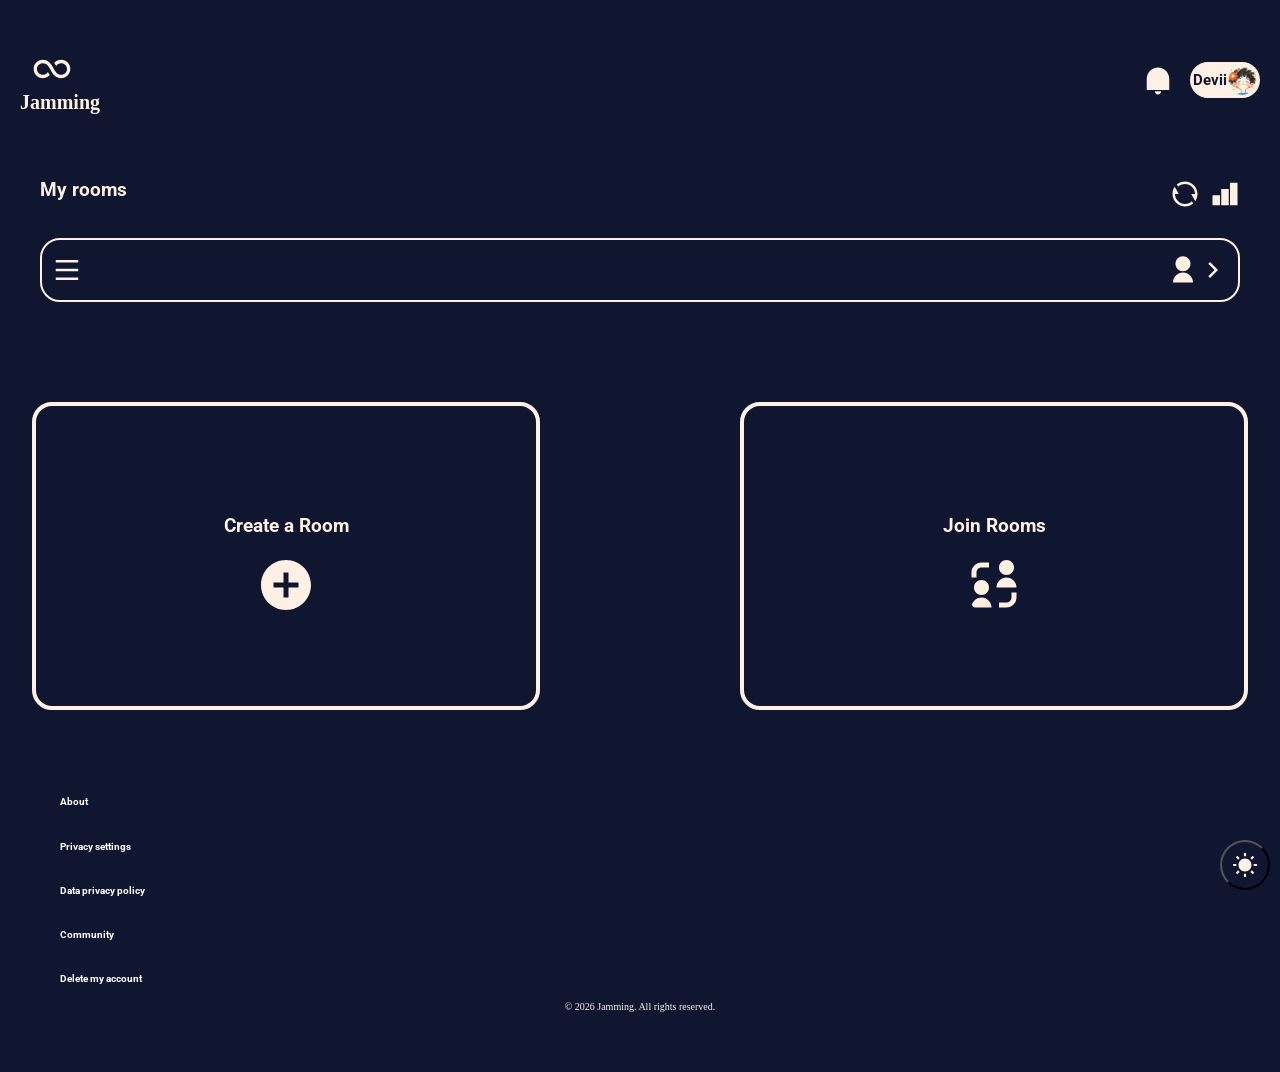
==== index.html @ 5bb431fb "Rename jamming.html to index.html" ====
<!doctype html>
<html lang="en">
  <head>
    <meta charset="UTF-8" />
    <meta name="viewport" content="width=device-width, initial-scale=1.0" />
    <link href="https://fonts.googleapis.com/css2?family=Cause:wght@100..900&family=Indie+Flower&family=Miniver&family=Poppins:ital,wght@0,100;0,200;0,300;0,400;0,500;0,600;0,700;0,800;0,900;1,100;1,200;1,300;1,400;1,500;1,600;1,700;1,800;1,900&family=Roboto:ital,wght@0,100..900;1,100..900&family=Ubuntu:ital,wght@0,300;0,400;0,500;0,700;1,300;1,400;1,500;1,700&display=swap" rel="stylesheet"/>

    <link rel="stylesheet" href="style.css" />
    
    <title>Jamming</title>
  </head>
  <body class="darkmode">
    <header>
      <button id="theme-switch">
        <svg xmlns="http://www.w3.org/2000/svg" viewBox="0 0 24 24" fill="currentColor"><path d="M11.3807 2.01886C9.91573 3.38768 9 5.3369 9 7.49999C9 11.6421 12.3579 15 16.5 15C18.6631 15 20.6123 14.0843 21.9811 12.6193C21.6613 17.8537 17.3149 22 12 22C6.47715 22 2 17.5228 2 12C2 6.68514 6.14629 2.33869 11.3807 2.01886Z"></path></svg>
        <svg xmlns="http://www.w3.org/2000/svg" viewBox="0 0 24 24" fill="currentColor"><path d="M12 18C8.68629 18 6 15.3137 6 12C6 8.68629 8.68629 6 12 6C15.3137 6 18 8.68629 18 12C18 15.3137 15.3137 18 12 18ZM11 1H13V4H11V1ZM11 20H13V23H11V20ZM3.51472 4.92893L4.92893 3.51472L7.05025 5.63604L5.63604 7.05025L3.51472 4.92893ZM16.9497 18.364L18.364 16.9497L20.4853 19.0711L19.0711 20.4853L16.9497 18.364ZM19.0711 3.51472L20.4853 4.92893L18.364 7.05025L16.9497 5.63604L19.0711 3.51472ZM5.63604 16.9497L7.05025 18.364L4.92893 20.4853L3.51472 19.0711L5.63604 16.9497ZM23 11V13H20V11H23ZM4 11V13H1V11H4Z"></path></svg>
      </button>
    </header>
    <nav>
      <div class="navbar">
        <div class="jamming">
        <h4>
          <svg
            xmlns="http://www.w3.org/2000/svg"
            viewBox="0 0 24 24"
            fill="currentColor"
          >
            <path
              d="M3 12C3 10.067 4.567 8.5 6.5 8.5C7.7035 8.5 8.51959 8.9338 9.19914 9.61336C9.9255 10.3397 10.4851 11.3322 11.1258 12.4856L11.1595 12.5462C11.7605 13.6283 12.4431 14.8573 13.3866 15.8009C14.3946 16.8088 15.7035 17.5 17.5 17.5C20.5376 17.5 23 15.0376 23 12C23 8.96243 20.5376 6.5 17.5 6.5C15.8394 6.5 14.3508 7.2359 13.3423 8.39937C13.7887 9.05406 14.1574 9.70577 14.464 10.2574C15.0681 9.20718 16.2014 8.5 17.5 8.5C19.433 8.5 21 10.067 21 12C21 13.933 19.433 15.5 17.5 15.5C16.2965 15.5 15.4804 15.0662 14.8009 14.3866C14.0745 13.6603 13.5149 12.6678 12.8742 11.5144L12.8405 11.4538C12.2395 10.3717 11.5569 9.14265 10.6134 8.19914C9.60541 7.1912 8.2965 6.5 6.5 6.5C3.46243 6.5 1 8.96243 1 12C1 15.0376 3.46243 17.5 6.5 17.5C8.16056 17.5 9.64923 16.7641 10.6577 15.6006C10.2113 14.9459 9.84262 14.2942 9.53605 13.7426C8.93194 14.7928 7.79856 15.5 6.5 15.5C4.567 15.5 3 13.933 3 12Z"
            ></path></svg
          >Jamming
        </h4>
        </div>
        <div class="top">
        <div class="notification">
          <svg xmlns="http://www.w3.org/2000/svg" viewBox="0 0 24 24" fill="currentColor"><path d="M12 2C16.9706 2 21 6.04348 21 11.0314V20H3V11.0314C3 6.04348 7.02944 2 12 2ZM9.5 21H14.5C14.5 22.3807 13.3807 23.5 12 23.5C10.6193 23.5 9.5 22.3807 9.5 21Z"></path></svg>
        </div>
        
        <div class="logo">
          <h4>Devii </h4>
          <img src="img/profile.jpg" alt="Profile" />
          </div>
        </div>
        </div>

<div class="my-rooms">
  <h3>My rooms</h3>
  <h3><svg xmlns="http://www.w3.org/2000/svg" viewBox="0 0 24 24" fill="currentColor"><path d="M5.46257 4.43262C7.21556 2.91688 9.5007 2 12 2C17.5228 2 22 6.47715 22 12C22 14.1361 21.3302 16.1158 20.1892 17.7406L17 12H20C20 7.58172 16.4183 4 12 4C9.84982 4 7.89777 4.84827 6.46023 6.22842L5.46257 4.43262ZM18.5374 19.5674C16.7844 21.0831 14.4993 22 12 22C6.47715 22 2 17.5228 2 12C2 9.86386 2.66979 7.88416 3.8108 6.25944L7 12H4C4 16.4183 7.58172 20 12 20C14.1502 20 16.1022 19.1517 17.5398 17.7716L18.5374 19.5674Z">
          <div class="signal"><svg
            xmlns="http://www.w3.org/2000/svg"
            viewBox="0 0 24 24"
            fill="currentColor"
          >
            <path d="M2 13H8V21H2V13ZM16 3H22V21H16V3ZM9 8H15V21H9V8Z"></path>
          </svg>
        </path></svg></h3></div>
</div>
      <nav-1>
        <div class="menu">
          <h4>
            <svg
              xmlns="http://www.w3.org/2000/svg"
              viewBox="0 0 24 24"
              fill="currentColor"
            >
              <path d="M3 4H21V6H3V4ZM3 11H21V13H3V11ZM3 18H21V20H3V18Z"></path>
            </svg>
          </h4>
        </div>

        <div class="user">
          <h4>
            <svg
              xmlns="http://www.w3.org/2000/svg"
              viewBox="0 0 24 24"
              fill="currentColor"
            >
              <path
                d="M4 22C4 17.5817 7.58172 14 12 14C16.4183 14 20 17.5817 20 22H4ZM12 13C8.685 13 6 10.315 6 7C6 3.685 8.685 1 12 1C15.315 1 18 3.685 18 7C18 10.315 15.315 13 12 13Z"
              ></path>
            </svg>
          </h4>
        

        <div class="go">
          <h4>
            <svg
              xmlns="http://www.w3.org/2000/svg"
              viewBox="0 0 24 24"
              fill="currentColor"
            >
              <path
                d="M13.1717 12.0007L8.22192 7.05093L9.63614 5.63672L16.0001 12.0007L9.63614 18.3646L8.22192 16.9504L13.1717 12.0007Z"
              ></path>
            </svg>
          </h4>
          </div>
        </div>
      </nav-1>
      <nav-2>
        <div class="box-1">
          <h3>Create a Room</h3>
          <svg
            xmlns="http://www.w3.org/2000/svg"
            viewBox="0 0 24 24"
            fill="currentColor"
          >
            <path
              d="M12 22C6.47715 22 2 17.5228 2 12C2 6.47715 6.47715 2 12 2C17.5228 2 22 6.47715 22 12C22 17.5228 17.5228 22 12 22ZM11 11H7V13H11V17H13V13H17V11H13V7H11V11Z"
            ></path>
          </svg>
        </div>
        <div class="box-2">
          <h3>Join Rooms</h3>
          <svg
            xmlns="http://www.w3.org/2000/svg"
            viewBox="0 0 24 24"
            fill="currentColor"
          >
            <path
              d="M20 5C20 6.65685 18.6569 8 17 8C15.3431 8 14 6.65685 14 5C14 3.34315 15.3431 2 17 2C18.6569 2 20 3.34315 20 5ZM7 3C4.79086 3 3 4.79086 3 7V9H5V7C5 5.89543 5.89543 5 7 5H10V3H7ZM17 21C19.2091 21 21 19.2091 21 17V15H19V17C19 18.1046 18.1046 19 17 19H14V21H17ZM7 16C8.65685 16 10 14.6569 10 13C10 11.3431 8.65685 10 7 10C5.34315 10 4 11.3431 4 13C4 14.6569 5.34315 16 7 16ZM17 9C14.7909 9 13 10.7909 13 13H21C21 10.7909 19.2091 9 17 9ZM3 21C3 18.7909 4.79086 17 7 17C9.20914 17 11 18.7909 11 21H3Z"
            ></path>
          </svg>
        </div>
      </nav-2>
    </nav>
    <footer>
      <div class="About">
        <h5>About</h5>
        <h5>Privacy settings</h5>
        <h5>Data privacy policy</h5>
        <h5>Community</h5>
        <h5>Delete my account</h5>
        </div>
        <div class="copyright">
      © 2026 Jamming. All rights reserved.
      </div>
      
    </footer>
    <script src="js/darkmode.js"></script>
  </body>
</html>
---- style.css ----
:root {
  --white: #fff0e5;
  --blue: #10162f;
  --yellow: #ffd300;
  --footer: #030303;
}

.darkmode{
  --white:#10162f;
  --blue:#fff0e5;
  --yellow:#10162f;
  --footer: #fff
}

#theme-switch{
  height: 50px;
  width: 50px;
  padding: 10px;
  
  border-radius: 50%;
  background-color: var(--white);
  display: flex;
  align-items: center;
  position: fixed;
  bottom: 10px;
  right: 10px;
  
}

#theme-switch svg{
  fill:var(--blue)
}

#theme-switch svg:last-child{
  display: none;
}

.darkmode #theme-switch svg:first-child{
  display: none;
}

.darkmode #theme-switch svg:last-child{
  display: block;
}

body {
  margin: 0;
  padding: 0;
  background-color: var(--white);
}

nav {
  margin: 10px;
  padding: 10px;
  color: var(--blue);
}

.navbar {
  justify-content: space-between;
  display: flex;
  flex-direction: row;
  align-items: center;
}

.navbar svg {
  width: 60px;
  height: 40px;
  display: flex;
  top: 10px;
  align-items: center;
  padding: 2px;
}

.jamming{
  font-size: 20px;
  font-family: "Causeway", cursive;
  
}

.top{
  display: flex;
  flex-direction: row;
  align-items: center;
}

.notification svg {
  height: 30px;
}

.logo {
  height: 30px;
  font-family: "Roboto", sans-serif;
  font-size: 15px;
  background-color: var(--blue);
  color: var(--yellow);
  border-radius: 40px;
  display: flex;
  align-items: center;
  padding: 3px;
}

.logo h4 {
  background-color: var(--blue);
}

.navbar img {
  width: 30px;
  height: 30px;
  border-radius: 50%;
  gap: 30px;
}

nav-1 {
  border: 2px solid var(--blue);
  border-radius: 20px;
  display: flex;
  flex-direction: row;
  justify-content: center;
  justify-content: space-between;
  align-items: center;
  height: 40px;
  margin: 20px;
  margin-bottom: 100px;
  padding: 10px;
}

nav-2 svg {
  width: 60px;
  height: 60px;
  border-radius: 50%;
  flex-direction: column;
}

.my-rooms {
  display: flex;
  flex-direction: row;
  position: relative;
  justify-content: center;
  justify-content: space-between;
  margin: 20px;
  font-family: "Roboto", sans-serif;
  font-weight: 800px;
}

.my-rooms h3 {
  display: flex;
  gap: 10px;
  color: var(--blue);
  height: 20px;
}

.my-rooms svg {
  height: 30px;
}

.menu h4,
.user h4,
.go h4 {
  height: 30px;
  width: 30px;
  color: var(--blue);
}

.user {
  display: flex;
}

nav-2 {
  display: flex;
  flex-direction: row;
  align-items: center;
  justify-content: center;
  gap: 200px;
}

.box-1 {
  border: solid 4px var(--blue);
  border-radius: 20px;
  display: flex;
  flex-direction: column;
  align-items: center;
  justify-content: center;
  height: 300px;
  width: 500px;
  font-family: "roboto", sans-serif;
  color: var(--blue);
}

.box-2 {
  border: solid 4px var(--blue);
  border-radius: 20px;
  display: flex;
  flex-direction: column;
  align-items: center;
  justify-content: center;
  height: 300px;
  width: 500px;
  font-family: "roboto", sans-serif;
}

footer {
  color: var(--footer);
  margin: 60px;
  display: flex;
  flex-direction: column;
  justify-content: flex-start;
}

.About {
  font-family: "roboto";
  font-size: 12px;
  display: flex;
  flex-direction: column;
}

.copyright {
  display: flex;
  justify-content: center;
  align-items: center;
  font-size: 10px;
  color: var(--blue);
}



@media (max-width: 900px) and (min-width: 500px) {
  nav-2 {
    gap: 50px;
  }
}

@media (max-width: 450px) and (min-width: 300px) {
  .navbar svg {
    display: none;
  }

  .navbar {
    display: flex;
    flex-direction: row;
    align-items: center;
    justify-content: space-between;
  }
  .logo h4 {
    display: none;
  }

  nav-1 {
    width: 300px;
    height: 30px;
  }

  .go {
    display: none;
  }

  nav-2 {
    gap: 50px;
    display: flex;
    flex-direction: column;
  }

  .box-1 {
    width: 300px;
  }

  .box-2 {
    width: 300px;
  }
}
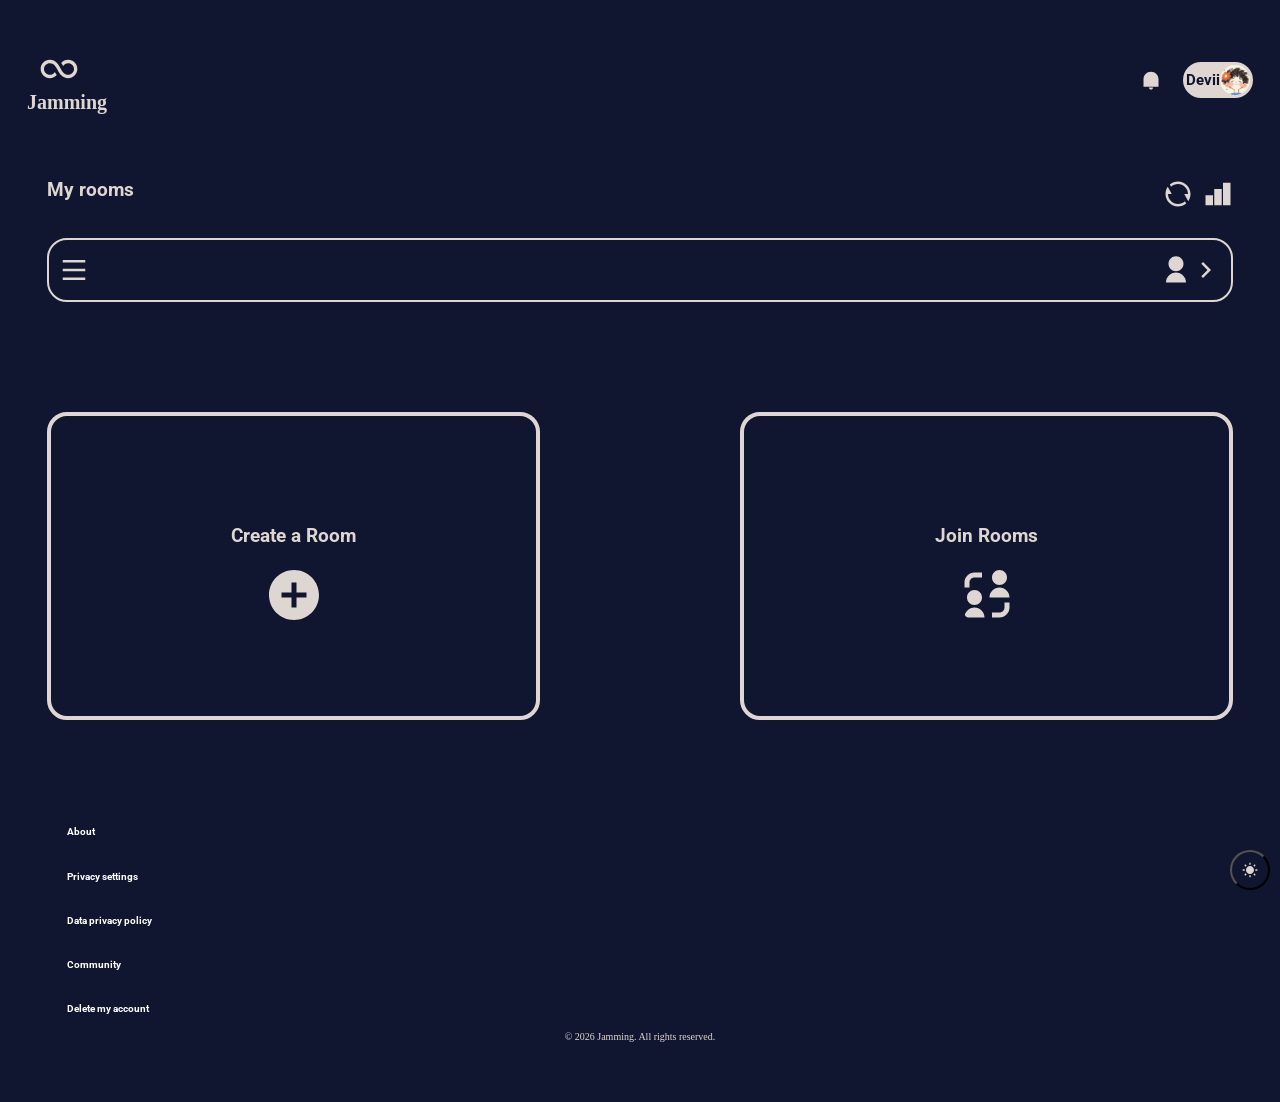
==== commit 41fdaf38: "Rename jamming.html to index.html" ====
--- a/index.html
+++ b/index.html
@@ -1,68 +1,84 @@
 <!doctype html>
 <html lang="en">
-  <head>
-    <meta charset="UTF-8" />
-    <meta name="viewport" content="width=device-width, initial-scale=1.0" />
-    <link href="https://fonts.googleapis.com/css2?family=Cause:wght@100..900&family=Indie+Flower&family=Miniver&family=Poppins:ital,wght@0,100;0,200;0,300;0,400;0,500;0,600;0,700;0,800;0,900;1,100;1,200;1,300;1,400;1,500;1,600;1,700;1,800;1,900&family=Roboto:ital,wght@0,100..900;1,100..900&family=Ubuntu:ital,wght@0,300;0,400;0,500;0,700;1,300;1,400;1,500;1,700&display=swap" rel="stylesheet"/>
-
-    <link rel="stylesheet" href="style.css" />
-    
-    <title>Jamming</title>
-  </head>
-  <body class="darkmode">
-    <header>
-      <button id="theme-switch">
-        <svg xmlns="http://www.w3.org/2000/svg" viewBox="0 0 24 24" fill="currentColor"><path d="M11.3807 2.01886C9.91573 3.38768 9 5.3369 9 7.49999C9 11.6421 12.3579 15 16.5 15C18.6631 15 20.6123 14.0843 21.9811 12.6193C21.6613 17.8537 17.3149 22 12 22C6.47715 22 2 17.5228 2 12C2 6.68514 6.14629 2.33869 11.3807 2.01886Z"></path></svg>
-        <svg xmlns="http://www.w3.org/2000/svg" viewBox="0 0 24 24" fill="currentColor"><path d="M12 18C8.68629 18 6 15.3137 6 12C6 8.68629 8.68629 6 12 6C15.3137 6 18 8.68629 18 12C18 15.3137 15.3137 18 12 18ZM11 1H13V4H11V1ZM11 20H13V23H11V20ZM3.51472 4.92893L4.92893 3.51472L7.05025 5.63604L5.63604 7.05025L3.51472 4.92893ZM16.9497 18.364L18.364 16.9497L20.4853 19.0711L19.0711 20.4853L16.9497 18.364ZM19.0711 3.51472L20.4853 4.92893L18.364 7.05025L16.9497 5.63604L19.0711 3.51472ZM5.63604 16.9497L7.05025 18.364L4.92893 20.4853L3.51472 19.0711L5.63604 16.9497ZM23 11V13H20V11H23ZM4 11V13H1V11H4Z"></path></svg>
-      </button>
-    </header>
-    <nav>
+
+<head>
+  <meta charset="UTF-8" />
+  <meta name="viewport" content="width=device-width, initial-scale=1.0" />
+  <link
+    href="https://fonts.googleapis.com/css2?family=Cause:wght@100..900&family=Indie+Flower&family=Miniver&family=Poppins:ital,wght@0,100;0,200;0,300;0,400;0,500;0,600;0,700;0,800;0,900;1,100;1,200;1,300;1,400;1,500;1,600;1,700;1,800;1,900&family=Roboto:ital,wght@0,100..900;1,100..900&family=Ubuntu:ital,wght@0,300;0,400;0,500;0,700;1,300;1,400;1,500;1,700&display=swap"
+    rel="stylesheet" />
+
+  <link rel="preconnect" href="https://fonts.googleapis.com">
+  <link rel="preconnect" href="https://fonts.gstatic.com" crossorigin>
+  <link href="https://fonts.googleapis.com/css2?family=Rubik:ital,wght@0,300..900;1,300..900&display=swap"
+    rel="stylesheet">
+
+  <link rel="stylesheet" href="style.css" />
+
+  <title>Jamming</title>
+</head>
+
+<body class="darkmode">
+  <header>
+    <button id="theme-switch">
+
+      <svg xmlns="http://www.w3.org/2000/svg" viewBox="0 0 24 24" fill="currentColor">
+        <path
+          d="M11.3807 2.01886C9.91573 3.38768 9 5.3369 9 7.49999C9 11.6421 12.3579 15 16.5 15C18.6631 15 20.6123 14.0843 21.9811 12.6193C21.6613 17.8537 17.3149 22 12 22C6.47715 22 2 17.5228 2 12C2 6.68514 6.14629 2.33869 11.3807 2.01886Z">
+        </path>
+      </svg>
+      <svg xmlns="http://www.w3.org/2000/svg" viewBox="0 0 24 24" fill="currentColor">
+        <path
+          d="M12 18C8.68629 18 6 15.3137 6 12C6 8.68629 8.68629 6 12 6C15.3137 6 18 8.68629 18 12C18 15.3137 15.3137 18 12 18ZM11 1H13V4H11V1ZM11 20H13V23H11V20ZM3.51472 4.92893L4.92893 3.51472L7.05025 5.63604L5.63604 7.05025L3.51472 4.92893ZM16.9497 18.364L18.364 16.9497L20.4853 19.0711L19.0711 20.4853L16.9497 18.364ZM19.0711 3.51472L20.4853 4.92893L18.364 7.05025L16.9497 5.63604L19.0711 3.51472ZM5.63604 16.9497L7.05025 18.364L4.92893 20.4853L3.51472 19.0711L5.63604 16.9497ZM23 11V13H20V11H23ZM4 11V13H1V11H4Z">
+        </path>
+      </svg>
+    </button>
+  </header>
+  <!-- ~SECTION 1 -->
+  <div id="section-1">
+
+    <nav class="main-navbar">
       <div class="navbar">
         <div class="jamming">
-        <h4>
-          <svg
-            xmlns="http://www.w3.org/2000/svg"
-            viewBox="0 0 24 24"
-            fill="currentColor"
-          >
+          <h4>
+            <svg xmlns="http://www.w3.org/2000/svg" viewBox="0 0 24 24" fill="currentColor">
+              <path
+                d="M3 12C3 10.067 4.567 8.5 6.5 8.5C7.7035 8.5 8.51959 8.9338 9.19914 9.61336C9.9255 10.3397 10.4851 11.3322 11.1258 12.4856L11.1595 12.5462C11.7605 13.6283 12.4431 14.8573 13.3866 15.8009C14.3946 16.8088 15.7035 17.5 17.5 17.5C20.5376 17.5 23 15.0376 23 12C23 8.96243 20.5376 6.5 17.5 6.5C15.8394 6.5 14.3508 7.2359 13.3423 8.39937C13.7887 9.05406 14.1574 9.70577 14.464 10.2574C15.0681 9.20718 16.2014 8.5 17.5 8.5C19.433 8.5 21 10.067 21 12C21 13.933 19.433 15.5 17.5 15.5C16.2965 15.5 15.4804 15.0662 14.8009 14.3866C14.0745 13.6603 13.5149 12.6678 12.8742 11.5144L12.8405 11.4538C12.2395 10.3717 11.5569 9.14265 10.6134 8.19914C9.60541 7.1912 8.2965 6.5 6.5 6.5C3.46243 6.5 1 8.96243 1 12C1 15.0376 3.46243 17.5 6.5 17.5C8.16056 17.5 9.64923 16.7641 10.6577 15.6006C10.2113 14.9459 9.84262 14.2942 9.53605 13.7426C8.93194 14.7928 7.79856 15.5 6.5 15.5C4.567 15.5 3 13.933 3 12Z">
+              </path>
+            </svg>Jamming
+          </h4>
+        </div>
+        <div class="top">
+          <div class="notification">
+            <svg xmlns="http://www.w3.org/2000/svg" viewBox="0 0 24 24" fill="currentColor">
+              <path
+                d="M12 2C16.9706 2 21 6.04348 21 11.0314V20H3V11.0314C3 6.04348 7.02944 2 12 2ZM9.5 21H14.5C14.5 22.3807 13.3807 23.5 12 23.5C10.6193 23.5 9.5 22.3807 9.5 21Z">
+              </path>
+            </svg>
+          </div>
+
+          <div class="logo">
+            <h4>Devii </h4>
+            <img src="img/profile.jpg" alt="Profile" />
+          </div>
+        </div>
+      </div>
+
+      <div class="my-rooms">
+        <h3>My rooms</h3>
+        <h3><svg xmlns="http://www.w3.org/2000/svg" viewBox="0 0 24 24" fill="currentColor">
             <path
-              d="M3 12C3 10.067 4.567 8.5 6.5 8.5C7.7035 8.5 8.51959 8.9338 9.19914 9.61336C9.9255 10.3397 10.4851 11.3322 11.1258 12.4856L11.1595 12.5462C11.7605 13.6283 12.4431 14.8573 13.3866 15.8009C14.3946 16.8088 15.7035 17.5 17.5 17.5C20.5376 17.5 23 15.0376 23 12C23 8.96243 20.5376 6.5 17.5 6.5C15.8394 6.5 14.3508 7.2359 13.3423 8.39937C13.7887 9.05406 14.1574 9.70577 14.464 10.2574C15.0681 9.20718 16.2014 8.5 17.5 8.5C19.433 8.5 21 10.067 21 12C21 13.933 19.433 15.5 17.5 15.5C16.2965 15.5 15.4804 15.0662 14.8009 14.3866C14.0745 13.6603 13.5149 12.6678 12.8742 11.5144L12.8405 11.4538C12.2395 10.3717 11.5569 9.14265 10.6134 8.19914C9.60541 7.1912 8.2965 6.5 6.5 6.5C3.46243 6.5 1 8.96243 1 12C1 15.0376 3.46243 17.5 6.5 17.5C8.16056 17.5 9.64923 16.7641 10.6577 15.6006C10.2113 14.9459 9.84262 14.2942 9.53605 13.7426C8.93194 14.7928 7.79856 15.5 6.5 15.5C4.567 15.5 3 13.933 3 12Z"
-            ></path></svg
-          >Jamming
-        </h4>
-        </div>
-        <div class="top">
-        <div class="notification">
-          <svg xmlns="http://www.w3.org/2000/svg" viewBox="0 0 24 24" fill="currentColor"><path d="M12 2C16.9706 2 21 6.04348 21 11.0314V20H3V11.0314C3 6.04348 7.02944 2 12 2ZM9.5 21H14.5C14.5 22.3807 13.3807 23.5 12 23.5C10.6193 23.5 9.5 22.3807 9.5 21Z"></path></svg>
-        </div>
-        
-        <div class="logo">
-          <h4>Devii </h4>
-          <img src="img/profile.jpg" alt="Profile" />
-          </div>
-        </div>
-        </div>
-
-<div class="my-rooms">
-  <h3>My rooms</h3>
-  <h3><svg xmlns="http://www.w3.org/2000/svg" viewBox="0 0 24 24" fill="currentColor"><path d="M5.46257 4.43262C7.21556 2.91688 9.5007 2 12 2C17.5228 2 22 6.47715 22 12C22 14.1361 21.3302 16.1158 20.1892 17.7406L17 12H20C20 7.58172 16.4183 4 12 4C9.84982 4 7.89777 4.84827 6.46023 6.22842L5.46257 4.43262ZM18.5374 19.5674C16.7844 21.0831 14.4993 22 12 22C6.47715 22 2 17.5228 2 12C2 9.86386 2.66979 7.88416 3.8108 6.25944L7 12H4C4 16.4183 7.58172 20 12 20C14.1502 20 16.1022 19.1517 17.5398 17.7716L18.5374 19.5674Z">
-          <div class="signal"><svg
-            xmlns="http://www.w3.org/2000/svg"
-            viewBox="0 0 24 24"
-            fill="currentColor"
-          >
-            <path d="M2 13H8V21H2V13ZM16 3H22V21H16V3ZM9 8H15V21H9V8Z"></path>
-          </svg>
-        </path></svg></h3></div>
-</div>
-      <nav-1>
+              d="M5.46257 4.43262C7.21556 2.91688 9.5007 2 12 2C17.5228 2 22 6.47715 22 12C22 14.1361 21.3302 16.1158 20.1892 17.7406L17 12H20C20 7.58172 16.4183 4 12 4C9.84982 4 7.89777 4.84827 6.46023 6.22842L5.46257 4.43262ZM18.5374 19.5674C16.7844 21.0831 14.4993 22 12 22C6.47715 22 2 17.5228 2 12C2 9.86386 2.66979 7.88416 3.8108 6.25944L7 12H4C4 16.4183 7.58172 20 12 20C14.1502 20 16.1022 19.1517 17.5398 17.7716L18.5374 19.5674Z">
+              <div class="signal"><svg xmlns="http://www.w3.org/2000/svg" viewBox="0 0 24 24" fill="currentColor">
+                  <path d="M2 13H8V21H2V13ZM16 3H22V21H16V3ZM9 8H15V21H9V8Z"></path>
+                </svg>
+            </path>
+          </svg></h3>
+      </div>
+      <nav class="menu">
         <div class="menu">
           <h4>
-            <svg
-              xmlns="http://www.w3.org/2000/svg"
-              viewBox="0 0 24 24"
-              fill="currentColor"
-            >
+            <svg xmlns="http://www.w3.org/2000/svg" viewBox="0 0 24 24" fill="currentColor">
               <path d="M3 4H21V6H3V4ZM3 11H21V13H3V11ZM3 18H21V20H3V18Z"></path>
             </svg>
           </h4>
@@ -70,60 +86,48 @@
 
         <div class="user">
           <h4>
-            <svg
-              xmlns="http://www.w3.org/2000/svg"
-              viewBox="0 0 24 24"
-              fill="currentColor"
-            >
+            <svg xmlns="http://www.w3.org/2000/svg" viewBox="0 0 24 24" fill="currentColor">
               <path
-                d="M4 22C4 17.5817 7.58172 14 12 14C16.4183 14 20 17.5817 20 22H4ZM12 13C8.685 13 6 10.315 6 7C6 3.685 8.685 1 12 1C15.315 1 18 3.685 18 7C18 10.315 15.315 13 12 13Z"
-              ></path>
+                d="M4 22C4 17.5817 7.58172 14 12 14C16.4183 14 20 17.5817 20 22H4ZM12 13C8.685 13 6 10.315 6 7C6 3.685 8.685 1 12 1C15.315 1 18 3.685 18 7C18 10.315 15.315 13 12 13Z">
+              </path>
             </svg>
           </h4>
-        
-
-        <div class="go">
-          <h4>
-            <svg
-              xmlns="http://www.w3.org/2000/svg"
-              viewBox="0 0 24 24"
-              fill="currentColor"
-            >
-              <path
-                d="M13.1717 12.0007L8.22192 7.05093L9.63614 5.63672L16.0001 12.0007L9.63614 18.3646L8.22192 16.9504L13.1717 12.0007Z"
-              ></path>
-            </svg>
-          </h4>
+
+
+          <div class="go">
+            <h4>
+              <svg xmlns="http://www.w3.org/2000/svg" viewBox="0 0 24 24" fill="currentColor">
+                <path
+                  d="M13.1717 12.0007L8.22192 7.05093L9.63614 5.63672L16.0001 12.0007L9.63614 18.3646L8.22192 16.9504L13.1717 12.0007Z">
+                </path>
+              </svg>
+            </h4>
           </div>
         </div>
-      </nav-1>
-      <nav-2>
+      </nav>
+      <nav class="box">
         <div class="box-1">
           <h3>Create a Room</h3>
-          <svg
-            xmlns="http://www.w3.org/2000/svg"
-            viewBox="0 0 24 24"
-            fill="currentColor"
-          >
+          <svg xmlns="http://www.w3.org/2000/svg" viewBox="0 0 24 24" fill="currentColor">
             <path
-              d="M12 22C6.47715 22 2 17.5228 2 12C2 6.47715 6.47715 2 12 2C17.5228 2 22 6.47715 22 12C22 17.5228 17.5228 22 12 22ZM11 11H7V13H11V17H13V13H17V11H13V7H11V11Z"
-            ></path>
+              d="M12 22C6.47715 22 2 17.5228 2 12C2 6.47715 6.47715 2 12 2C17.5228 2 22 6.47715 22 12C22 17.5228 17.5228 22 12 22ZM11 11H7V13H11V17H13V13H17V11H13V7H11V11Z">
+            </path>
           </svg>
         </div>
         <div class="box-2">
           <h3>Join Rooms</h3>
-          <svg
-            xmlns="http://www.w3.org/2000/svg"
-            viewBox="0 0 24 24"
-            fill="currentColor"
-          >
+          <svg xmlns="http://www.w3.org/2000/svg" viewBox="0 0 24 24" fill="currentColor">
             <path
-              d="M20 5C20 6.65685 18.6569 8 17 8C15.3431 8 14 6.65685 14 5C14 3.34315 15.3431 2 17 2C18.6569 2 20 3.34315 20 5ZM7 3C4.79086 3 3 4.79086 3 7V9H5V7C5 5.89543 5.89543 5 7 5H10V3H7ZM17 21C19.2091 21 21 19.2091 21 17V15H19V17C19 18.1046 18.1046 19 17 19H14V21H17ZM7 16C8.65685 16 10 14.6569 10 13C10 11.3431 8.65685 10 7 10C5.34315 10 4 11.3431 4 13C4 14.6569 5.34315 16 7 16ZM17 9C14.7909 9 13 10.7909 13 13H21C21 10.7909 19.2091 9 17 9ZM3 21C3 18.7909 4.79086 17 7 17C9.20914 17 11 18.7909 11 21H3Z"
-            ></path>
+              d="M20 5C20 6.65685 18.6569 8 17 8C15.3431 8 14 6.65685 14 5C14 3.34315 15.3431 2 17 2C18.6569 2 20 3.34315 20 5ZM7 3C4.79086 3 3 4.79086 3 7V9H5V7C5 5.89543 5.89543 5 7 5H10V3H7ZM17 21C19.2091 21 21 19.2091 21 17V15H19V17C19 18.1046 18.1046 19 17 19H14V21H17ZM7 16C8.65685 16 10 14.6569 10 13C10 11.3431 8.65685 10 7 10C5.34315 10 4 11.3431 4 13C4 14.6569 5.34315 16 7 16ZM17 9C14.7909 9 13 10.7909 13 13H21C21 10.7909 19.2091 9 17 9ZM3 21C3 18.7909 4.79086 17 7 17C9.20914 17 11 18.7909 11 21H3Z">
+            </path>
           </svg>
         </div>
-      </nav-2>
+      </nav>
     </nav>
+
+
+
+
     <footer>
       <div class="About">
         <h5>About</h5>
@@ -131,12 +135,178 @@
         <h5>Data privacy policy</h5>
         <h5>Community</h5>
         <h5>Delete my account</h5>
-        </div>
-        <div class="copyright">
-      © 2026 Jamming. All rights reserved.
-      </div>
-      
+      </div>
+      <div class="copyright">
+        © 2026 Jamming. All rights reserved.
+      </div>
+
     </footer>
     <script src="js/darkmode.js"></script>
-  </body>
+    <script src="js/main.js"></script>
+</body>
+</div>
+</div>
+
+<!-- ~SECTION 2 -->
+<div id="section-2">
+  <nav class="section-2-navbar">
+    <div class="jamming-logo">
+
+      <svg xmlns="http://www.w3.org/2000/svg" viewBox="0 0 24 24" fill="currentColor">
+        <path
+          d="M3 12C3 10.067 4.567 8.5 6.5 8.5C7.7035 8.5 8.51959 8.9338 9.19914 9.61336C9.9255 10.3397 10.4851 11.3322 11.1258 12.4856L11.1595 12.5462C11.7605 13.6283 12.4431 14.8573 13.3866 15.8009C14.3946 16.8088 15.7035 17.5 17.5 17.5C20.5376 17.5 23 15.0376 23 12C23 8.96243 20.5376 6.5 17.5 6.5C15.8394 6.5 14.3508 7.2359 13.3423 8.39937C13.7887 9.05406 14.1574 9.70577 14.464 10.2574C15.0681 9.20718 16.2014 8.5 17.5 8.5C19.433 8.5 21 10.067 21 12C21 13.933 19.433 15.5 17.5 15.5C16.2965 15.5 15.4804 15.0662 14.8009 14.3866C14.0745 13.6603 13.5149 12.6678 12.8742 11.5144L12.8405 11.4538C12.2395 10.3717 11.5569 9.14265 10.6134 8.19914C9.60541 7.1912 8.2965 6.5 6.5 6.5C3.46243 6.5 1 8.96243 1 12C1 15.0376 3.46243 17.5 6.5 17.5C8.16056 17.5 9.64923 16.7641 10.6577 15.6006C10.2113 14.9459 9.84262 14.2942 9.53605 13.7426C8.93194 14.7928 7.79856 15.5 6.5 15.5C4.567 15.5 3 13.933 3 12Z">
+        </path>
+      </svg>
+
+    </div>
+
+
+    <div class="search-box">
+      <div class="search">
+        <h1>Paste your URL ...</h1>
+
+        <div class="search-img">
+
+          <svg xmlns="http://www.w3.org/2000/svg" viewBox="0 0 24 24" fill="currentColor">
+            <path
+              d="M11.9997 10.5865L16.9495 5.63672L18.3637 7.05093L13.4139 12.0007L18.3637 16.9504L16.9495 18.3646L11.9997 13.4149L7.04996 18.3646L5.63574 16.9504L10.5855 12.0007L5.63574 7.05093L7.04996 5.63672L11.9997 10.5865Z">
+            </path>
+          </svg>
+          
+          <div class="search-img-2">
+            <svg xmlns="http://www.w3.org/2000/svg" viewBox="0 0 24 24" fill="currentColor">
+              <path
+                d="M18.031 16.6168L22.3137 20.8995L20.8995 22.3137L16.6168 18.031C15.0769 19.263 13.124 20 11 20C6.032 20 2 15.968 2 11C2 6.032 6.032 2 11 2C15.968 2 20 6.032 20 11C20 13.124 19.263 15.0769 18.031 16.6168ZM16.0247 15.8748C17.2475 14.6146 18 12.8956 18 11C18 7.1325 14.8675 4 11 4C7.1325 4 4 7.1325 4 11C4 14.8675 7.1325 18 11 18C12.8956 18 14.6146 17.2475 15.8748 16.0247L16.0247 15.8748Z">
+              </path>
+            </svg>
+          </div>
+        </div>
+      </div>
+
+      <div class="search-img-3">
+
+      <svg xmlns="http://www.w3.org/2000/svg" viewBox="0 0 24 24" fill="currentColor">
+        <path
+          d="M11.9999 17C15.6623 17 18.8649 18.5751 20.607 20.9247L18.765 21.796C17.3473 20.1157 14.8473 19 11.9999 19C9.15248 19 6.65252 20.1157 5.23479 21.796L3.39355 20.9238C5.13576 18.5747 8.33796 17 11.9999 17ZM11.9999 2C14.7613 2 16.9999 4.23858 16.9999 7V10C16.9999 12.6888 14.8776 14.8818 12.2168 14.9954L11.9999 15C9.23847 15 6.9999 12.7614 6.9999 10V7C6.9999 4.31125 9.1222 2.11818 11.783 2.00462L11.9999 2ZM11.9999 4C10.4022 4 9.09623 5.24892 9.00499 6.82373L8.9999 7V10C8.9999 11.6569 10.343 13 11.9999 13C13.5976 13 14.9036 11.7511 14.9948 10.1763L14.9999 10V7C14.9999 5.34315 13.6567 4 11.9999 4Z">
+        </path>
+      </svg>
+
+      <svg xmlns="http://www.w3.org/2000/svg" viewBox="0 0 24 24" fill="currentColor">
+        <path d="M2 13H8V21H2V13ZM16 3H22V21H16V3ZM9 8H15V21H9V8Z"></path>
+      </svg>
+      </div>
+
+    </div>
+
+    <div class="notification">
+      <svg xmlns="http://www.w3.org/2000/svg" viewBox="0 0 24 24" fill="currentColor">
+        <path
+          d="M12 2C16.9706 2 21 6.04348 21 11.0314V20H3V11.0314C3 6.04348 7.02944 2 12 2ZM9.5 21H14.5C14.5 22.3807 13.3807 23.5 12 23.5C10.6193 23.5 9.5 22.3807 9.5 21Z">
+        </path>
+      </svg>
+
+      <svg xmlns="http://www.w3.org/2000/svg" viewBox="0 0 24 24" fill="currentColor"><path d="M3 4H21V6H3V4ZM3 11H21V13H3V11ZM3 18H21V20H3V18Z"></path></svg>
+
+      
+      <div class="jamming-login">
+        <h4>Devii </h4>
+        <img src="img/profile.jpg" alt="Profile" />
+      </div>
+    </div>
+      
+  </nav>
+
+  <nav class="box-template">
+    <!-- <div class="side-navbar"> -->
+      <!-- <div class="side-navbar-info"> -->
+        <!-- <svg xmlns="http://www.w3.org/2000/svg" viewBox="0 0 24 24" fill="currentColor">
+          <path
+            d="M12 22C6.47715 22 2 17.5228 2 12C2 6.47715 6.47715 2 12 2C17.5228 2 22 6.47715 22 12C22 17.5228 17.5228 22 12 22ZM12 20C16.4183 20 20 16.4183 20 12C20 7.58172 16.4183 4 12 4C7.58172 4 4 7.58172 4 12C4 16.4183 7.58172 20 12 20ZM11 7H13V9H11V7ZM11 11H13V17H11V11Z">
+          </path>
+        </svg>
+        Info
+      </div>
+
+      <div class="side-navbar-Logout">
+        <svg xmlns="http://www.w3.org/2000/svg" viewBox="0 0 24 24" fill="currentColor">
+          <path
+            d="M4 18H6V20H18V4H6V6H4V3C4 2.44772 4.44772 2 5 2H19C19.5523 2 20 2.44772 20 3V21C20 21.5523 19.5523 22 19 22H5C4.44772 22 4 21.5523 4 21V18ZM6 11H13V13H6V16L1 12L6 8V11Z">
+          </path>
+        </svg>
+        Logout
+      </div>
+
+      <div class="side-navbar-Lock">
+        <svg xmlns="http://www.w3.org/2000/svg" viewBox="0 0 24 24" fill="currentColor">
+          <path
+            d="M18 8H20C20.5523 8 21 8.44772 21 9V21C21 21.5523 20.5523 22 20 22H4C3.44772 22 3 21.5523 3 21V9C3 8.44772 3.44772 8 4 8H6V7C6 3.68629 8.68629 1 12 1C15.3137 1 18 3.68629 18 7V8ZM11 15.7324V18H13V15.7324C13.5978 15.3866 14 14.7403 14 14C14 12.8954 13.1046 12 12 12C10.8954 12 10 12.8954 10 14C10 14.7403 10.4022 15.3866 11 15.7324ZM16 8V7C16 4.79086 14.2091 3 12 3C9.79086 3 8 4.79086 8 7V8H16Z">
+          </path>
+        </svg>
+        Permission
+      </div>
+      <div class="side-navbar-Settings">
+        <svg xmlns="http://www.w3.org/2000/svg" viewBox="0 0 24 24" fill="currentColor">
+          <path
+            d="M5.33409 4.54491C6.3494 3.63637 7.55145 2.9322 8.87555 2.49707C9.60856 3.4128 10.7358 3.99928 12 3.99928C13.2642 3.99928 14.3914 3.4128 15.1245 2.49707C16.4486 2.9322 17.6506 3.63637 18.6659 4.54491C18.2405 5.637 18.2966 6.90531 18.9282 7.99928C19.5602 9.09388 20.6314 9.77679 21.7906 9.95392C21.9279 10.6142 22 11.2983 22 11.9993C22 12.7002 21.9279 13.3844 21.7906 14.0446C20.6314 14.2218 19.5602 14.9047 18.9282 15.9993C18.2966 17.0932 18.2405 18.3616 18.6659 19.4536C17.6506 20.3622 16.4486 21.0664 15.1245 21.5015C14.3914 20.5858 13.2642 19.9993 12 19.9993C10.7358 19.9993 9.60856 20.5858 8.87555 21.5015C7.55145 21.0664 6.3494 20.3622 5.33409 19.4536C5.75952 18.3616 5.7034 17.0932 5.0718 15.9993C4.43983 14.9047 3.36862 14.2218 2.20935 14.0446C2.07212 13.3844 2 12.7002 2 11.9993C2 11.2983 2.07212 10.6142 2.20935 9.95392C3.36862 9.77679 4.43983 9.09388 5.0718 7.99928C5.7034 6.90531 5.75952 5.637 5.33409 4.54491ZM13.5 14.5974C14.9349 13.7689 15.4265 11.9342 14.5981 10.4993C13.7696 9.0644 11.9349 8.57277 10.5 9.4012C9.06512 10.2296 8.5735 12.0644 9.40192 13.4993C10.2304 14.9342 12.0651 15.4258 13.5 14.5974Z">
+          </path>
+        </svg>
+        Setting -->
+      <!-- </div> -->
+    <!-- </div> -->
+    <nav class="movie-section">
+    <div class="movie-box">
+      <div class="movie-play-button">
+  <svg xmlns="http://www.w3.org/2000/svg" viewBox="0 0 24 24" fill="currentColor"><path d="M19.376 12.4161L8.77735 19.4818C8.54759 19.635 8.23715 19.5729 8.08397 19.3432C8.02922 19.261 8 19.1645 8 19.0658V4.93433C8 4.65818 8.22386 4.43433 8.5 4.43433C8.59871 4.43433 8.69522 4.46355 8.77735 4.5183L19.376 11.584C19.6057 11.7372 19.6678 12.0477 19.5146 12.2774C19.478 12.3323 19.4309 12.3795 19.376 12.4161Z"></path></svg>
+      <h7>00:00 / 2:49:50</h7>
+</div>
+
+<div class="timeline"></div>
+
+<div class="mode">
+  Mode
+  <svg xmlns="http://www.w3.org/2000/svg" viewBox="0 0 640 640"><path fill="rgb(255, 255, 255)" d="M300.3 440.8C312.9 451 331.4 450.3 343.1 438.6L471.1 310.6C480.3 301.4 483 287.7 478 275.7C473 263.7 461.4 256 448.5 256L192.5 256C179.6 256 167.9 263.8 162.9 275.8C157.9 287.8 160.7 301.5 169.9 310.6L297.9 438.6L300.3 440.8z"/></svg>
+</div>
+
+<svg xmlns="http://www.w3.org/2000/svg" viewBox="0 0 640 640"><!--!Font Awesome Free v7.2.0 by @fontawesome - https://fontawesome.com License - https://fontawesome.com/license/free Copyright 2026 Fonticons, Inc.--><path fill="rgb(255, 255, 255)" d="M544.1 256L552 256C565.3 256 576 245.3 576 232L576 88C576 78.3 570.2 69.5 561.2 65.8C552.2 62.1 541.9 64.2 535 71L483.3 122.8C439 86.1 382 64 320 64C191 64 84.3 159.4 66.6 283.5C64.1 301 76.2 317.2 93.7 319.7C111.2 322.2 127.4 310 129.9 292.6C143.2 199.5 223.3 128 320 128C364.4 128 405.2 143 437.7 168.3L391 215C384.1 221.9 382.1 232.2 385.8 241.2C389.5 250.2 398.3 256 408 256L544.1 256zM573.5 356.5C576 339 563.8 322.8 546.4 320.3C529 317.8 512.7 330 510.2 347.4C496.9 440.4 416.8 511.9 320.1 511.9C275.7 511.9 234.9 496.9 202.4 471.6L249 425C255.9 418.1 257.9 407.8 254.2 398.8C250.5 389.8 241.7 384 232 384L88 384C74.7 384 64 394.7 64 408L64 552C64 561.7 69.8 570.5 78.8 574.2C87.8 577.9 98.1 575.8 105 569L156.8 517.2C201 553.9 258 576 320 576C449 576 555.7 480.6 573.4 356.5z"/></svg>
+
+      <svg xmlns="http://www.w3.org/2000/svg" viewBox="0 0 24 24" fill="currentColor"><path d="M8.88889 16.0001H5C4.44772 16.0001 4 15.5524 4 15.0001V9.00007C4 8.44778 4.44772 8.00007 5 8.00007H8.88889L14.1834 3.66821C14.3971 3.49335 14.7121 3.52485 14.887 3.73857C14.9601 3.8279 15 3.93977 15 4.05519V19.9449C15 20.2211 14.7761 20.4449 14.5 20.4449C14.3846 20.4449 14.2727 20.405 14.1834 20.3319L8.88889 16.0001ZM18.8631 16.5911L17.4411 15.1691C18.3892 14.4376 19 13.2902 19 12.0001C19 10.5697 18.2493 9.31476 17.1203 8.60766L18.5589 7.16906C20.0396 8.26166 21 10.0187 21 12.0001C21 13.8422 20.1698 15.4905 18.8631 16.5911Z"></path></svg>
+
+      </div>
+  </nav>
+
+  <nav class="chat-box">
+  <div class="call">
+      <div class="call-1">
+      <img src="/img/dev.jpg" alt="">
+      Devii
+      <div class="video-mic">
+      <svg xmlns="http://www.w3.org/2000/svg" viewBox="0 0 24 24" fill="currentColor"><path d="M12.0001 1C14.7615 1 17.0001 3.23858 17.0001 6V12C17.0001 14.7614 14.7615 17 12.0001 17C9.23865 17 7.00008 14.7614 7.00008 12V6C7.00008 3.23858 9.23865 1 12.0001 1ZM2.19238 13.9615L4.15392 13.5692C4.88321 17.2361 8.11888 20 12.0001 20C15.8813 20 19.1169 17.2361 19.8462 13.5692L21.8078 13.9615C20.8961 18.5452 16.8516 22 12.0001 22C7.14858 22 3.104 18.5452 2.19238 13.9615Z"></path></svg>
+
+      <svg xmlns="http://www.w3.org/2000/svg" viewBox="0 0 640 640"><path fill="rgb(255, 255, 255)" d="M128 128C92.7 128 64 156.7 64 192L64 448C64 483.3 92.7 512 128 512L384 512C419.3 512 448 483.3 448 448L448 192C448 156.7 419.3 128 384 128L128 128zM496 400L569.5 458.8C573.7 462.2 578.9 464 584.3 464C597.4 464 608 453.4 608 440.3L608 199.7C608 186.6 597.4 176 584.3 176C578.9 176 573.7 177.8 569.5 181.2L496 240L496 400z"/></svg>
+      </div>
+    </div>
+
+    <div class="call-2">
+      <img src="/img/yuss.jpg" alt="">
+      Yuss
+      <div class="video-mic">
+      <svg xmlns="http://www.w3.org/2000/svg" viewBox="0 0 640 640"><path fill="rgb(255, 255, 255)" d="M73 39.1C63.6 29.7 48.4 29.7 39.1 39.1C29.8 48.5 29.7 63.7 39 73.1L567 601.1C576.4 610.5 591.6 610.5 600.9 601.1C610.2 591.7 610.3 576.5 600.9 567.2L447.9 414.2L447.9 192C447.9 156.7 419.2 128 383.9 128L161.8 128L73 39.1zM64 192L64 448C64 483.3 92.7 512 128 512L384 512C391.8 512 399.3 510.6 406.2 508L68 169.8C65.4 176.7 64 184.2 64 192zM496 400L569.5 458.8C573.7 462.2 578.9 464 584.3 464C597.4 464 608 453.4 608 440.3L608 199.7C608 186.6 597.4 176 584.3 176C578.9 176 573.7 177.8 569.5 181.2L496 240L496 400z"/></svg>
+
+        <svg xmlns="http://www.w3.org/2000/svg" viewBox="0 0 640 640"><path fill="rgb(255, 255, 255)" d="M80 416L128 416L262.1 535.2C268.5 540.9 276.7 544 285.2 544C304.4 544 320 528.4 320 509.2L320 130.8C320 111.6 304.4 96 285.2 96C276.7 96 268.5 99.1 262.1 104.8L128 224L80 224C53.5 224 32 245.5 32 272L32 368C32 394.5 53.5 416 80 416zM399 239C389.6 248.4 389.6 263.6 399 272.9L446 319.9L399 366.9C389.6 376.3 389.6 391.5 399 400.8C408.4 410.1 423.6 410.2 432.9 400.8L479.9 353.8L526.9 400.8C536.3 410.2 551.5 410.2 560.8 400.8C570.1 391.4 570.2 376.2 560.8 366.9L513.8 319.9L560.8 272.9C570.2 263.5 570.2 248.3 560.8 239C551.4 229.7 536.2 229.6 526.9 239L479.9 286L432.9 239C423.5 229.6 408.3 229.6 399 239z"/></svg>
+        </div>
+
+      </div>
+  </div>
+  <div class="chat-section">
+  <div class="send-msg">
+    Send a message...
+  </div>
+  <div class="gif">
+    <svg xmlns="http://www.w3.org/2000/svg" viewBox="0 0 24 24" fill="currentColor"><path d="M16 2L20.9997 7L21 20.9925C21 21.5489 20.5551 22 20.0066 22H3.9934C3.44476 22 3 21.5447 3 21.0082V2.9918C3 2.44405 3.44749 2 3.9985 2H16ZM13 10H12V15H13V10ZM11 10H9C7.89543 10 7 10.8954 7 12V13C7 14.1046 7.89543 15 9 15H10C10.5523 15 11 14.5523 11 14V12H9V13H10V14H9C8.44772 14 8 13.5523 8 13V12C8 11.4477 8.44772 11 9 11H11V10ZM17 10H14V15H15V13H17V12H15V11H17V10Z"></path></svg>
+  </div>
+</div>
+  
+</nav>
+
+
 </html>
--- a/style.css
+++ b/style.css
@@ -1,269 +1,677 @@
-:root {
-  --white: #fff0e5;
-  --blue: #10162f;
-  --yellow: #ffd300;
-  --footer: #030303;
-}
-
-.darkmode{
-  --white:#10162f;
-  --blue:#fff0e5;
-  --yellow:#10162f;
-  --footer: #fff
-}
-
-#theme-switch{
-  height: 50px;
-  width: 50px;
-  padding: 10px;
-  
-  border-radius: 50%;
-  background-color: var(--white);
-  display: flex;
-  align-items: center;
-  position: fixed;
-  bottom: 10px;
-  right: 10px;
-  
-}
-
-#theme-switch svg{
-  fill:var(--blue)
-}
-
-#theme-switch svg:last-child{
-  display: none;
-}
-
-.darkmode #theme-switch svg:first-child{
-  display: none;
-}
-
-.darkmode #theme-switch svg:last-child{
-  display: block;
-}
-
-body {
-  margin: 0;
-  padding: 0;
-  background-color: var(--white);
-}
-
-nav {
-  margin: 10px;
-  padding: 10px;
-  color: var(--blue);
-}
-
-.navbar {
-  justify-content: space-between;
-  display: flex;
-  flex-direction: row;
-  align-items: center;
-}
-
-.navbar svg {
-  width: 60px;
-  height: 40px;
-  display: flex;
-  top: 10px;
-  align-items: center;
-  padding: 2px;
-}
-
-.jamming{
-  font-size: 20px;
-  font-family: "Causeway", cursive;
-  
-}
-
-.top{
-  display: flex;
-  flex-direction: row;
-  align-items: center;
-}
-
-.notification svg {
-  height: 30px;
-}
-
-.logo {
-  height: 30px;
-  font-family: "Roboto", sans-serif;
-  font-size: 15px;
-  background-color: var(--blue);
-  color: var(--yellow);
-  border-radius: 40px;
-  display: flex;
-  align-items: center;
-  padding: 3px;
-}
-
-.logo h4 {
-  background-color: var(--blue);
-}
-
-.navbar img {
-  width: 30px;
-  height: 30px;
-  border-radius: 50%;
-  gap: 30px;
-}
-
-nav-1 {
-  border: 2px solid var(--blue);
-  border-radius: 20px;
-  display: flex;
-  flex-direction: row;
-  justify-content: center;
-  justify-content: space-between;
-  align-items: center;
-  height: 40px;
-  margin: 20px;
-  margin-bottom: 100px;
-  padding: 10px;
-}
-
-nav-2 svg {
-  width: 60px;
-  height: 60px;
-  border-radius: 50%;
-  flex-direction: column;
-}
-
-.my-rooms {
-  display: flex;
-  flex-direction: row;
-  position: relative;
-  justify-content: center;
-  justify-content: space-between;
-  margin: 20px;
-  font-family: "Roboto", sans-serif;
-  font-weight: 800px;
-}
-
-.my-rooms h3 {
-  display: flex;
-  gap: 10px;
-  color: var(--blue);
-  height: 20px;
-}
-
-.my-rooms svg {
-  height: 30px;
-}
-
-.menu h4,
-.user h4,
-.go h4 {
-  height: 30px;
-  width: 30px;
-  color: var(--blue);
-}
-
-.user {
-  display: flex;
-}
-
-nav-2 {
-  display: flex;
-  flex-direction: row;
-  align-items: center;
-  justify-content: center;
-  gap: 200px;
-}
-
-.box-1 {
-  border: solid 4px var(--blue);
-  border-radius: 20px;
-  display: flex;
-  flex-direction: column;
-  align-items: center;
-  justify-content: center;
-  height: 300px;
-  width: 500px;
-  font-family: "roboto", sans-serif;
-  color: var(--blue);
-}
-
-.box-2 {
-  border: solid 4px var(--blue);
-  border-radius: 20px;
-  display: flex;
-  flex-direction: column;
-  align-items: center;
-  justify-content: center;
-  height: 300px;
-  width: 500px;
-  font-family: "roboto", sans-serif;
-}
-
-footer {
-  color: var(--footer);
-  margin: 60px;
-  display: flex;
-  flex-direction: column;
-  justify-content: flex-start;
-}
-
-.About {
-  font-family: "roboto";
-  font-size: 12px;
-  display: flex;
-  flex-direction: column;
-}
-
-.copyright {
-  display: flex;
-  justify-content: center;
-  align-items: center;
-  font-size: 10px;
-  color: var(--blue);
-}
-
-
-
-@media (max-width: 900px) and (min-width: 500px) {
-  nav-2 {
-    gap: 50px;
-  }
-}
-
-@media (max-width: 450px) and (min-width: 300px) {
-  .navbar svg {
-    display: none;
-  }
-
-  .navbar {
-    display: flex;
-    flex-direction: row;
-    align-items: center;
-    justify-content: space-between;
-  }
-  .logo h4 {
-    display: none;
-  }
-
-  nav-1 {
-    width: 300px;
-    height: 30px;
-  }
-
-  .go {
-    display: none;
-  }
-
-  nav-2 {
-    gap: 50px;
-    display: flex;
-    flex-direction: column;
-  }
-
-  .box-1 {
-    width: 300px;
-  }
-
-  .box-2 {
-    width: 300px;
-  }
-}
+:root {
+  --white: #f1ddcf;
+  --blue: #10162f;
+  --yellow: #ffd300;
+  --footer: #030303;
+}
+
+.darkmode {
+  --white: #10162f;
+  --blue: #ded6d1;
+  --yellow: #10162f;
+  --footer: #fff;
+}
+
+#theme-switch {
+  height: 40px;
+  width: 40px;
+  padding: 10px;
+  cursor: pointer;
+  border-radius: 50%;
+  background-color: var(--white);
+  display: flex;
+  align-items: center;
+  position: fixed;
+  bottom: 10px;
+  right: 10px;
+}
+
+#theme-switch svg {
+  fill: var(--blue);
+}
+
+#theme-switch svg:last-child {
+  display: none;
+}
+
+.darkmode #theme-switch svg:first-child {
+  display: none;
+}
+
+.darkmode #theme-switch svg:last-child {
+  display: block;
+}
+
+#section-1 {
+  display: block;
+}
+
+body {
+  margin: 7px;
+  padding: 0;
+  background-color: var(--white);
+}
+
+nav {
+  margin: 10px;
+  padding: 10px;
+  color: var(--blue);
+}
+
+.navbar {
+  justify-content: space-between;
+  display: flex;
+  flex-direction: row;
+  align-items: center;
+}
+
+.navbar svg {
+  width: 60px;
+  height: 40px;
+  display: flex;
+  top: 10px;
+  align-items: center;
+  padding: 2px;
+}
+
+.jamming {
+  font-size: 20px;
+  font-family: "Causeway", cursive;
+  cursor: pointer;
+}
+
+.top {
+  display: flex;
+  flex-direction: row;
+  align-items: center;
+}
+
+.notification svg {
+  height: 30px;
+  cursor: pointer;
+}
+
+.logo {
+  height: 30px;
+  font-family: "Roboto", sans-serif;
+  font-size: 15px;
+  background-color: var(--blue);
+  color: var(--yellow);
+  border-radius: 40px;
+  display: flex;
+  align-items: center;
+  padding: 3px;
+  cursor: pointer;
+}
+
+.logo h4 {
+  background-color: var(--blue);
+}
+
+.navbar img {
+  width: 30px;
+  height: 30px;
+  border-radius: 50%;
+  gap: 30px;
+}
+
+nav.menu {
+  border: 2px solid var(--blue);
+  border-radius: 20px;
+  display: flex;
+  flex-direction: row;
+  justify-content: center;
+  justify-content: space-between;
+  align-items: center;
+  height: 40px;
+  margin: 20px;
+  margin-bottom: 100px;
+  padding: 10px;
+}
+
+nav.box svg {
+  width: 60px;
+  height: 60px;
+  border-radius: 50%;
+  flex-direction: column;
+}
+
+.my-rooms {
+  display: flex;
+  flex-direction: row;
+  position: relative;
+  justify-content: center;
+  justify-content: space-between;
+  margin: 20px;
+  font-family: "Roboto", sans-serif;
+  font-weight: 800px;
+}
+
+.my-rooms h3 {
+  display: flex;
+  gap: 10px;
+  color: var(--blue);
+  height: 20px;
+}
+
+.my-rooms svg {
+  height: 30px;
+  cursor: pointer;
+}
+
+.menu h4,
+.user h4,
+.go h4 {
+  height: 30px;
+  width: 30px;
+  color: var(--blue);
+  cursor: pointer;
+}
+
+.user {
+  display: flex;
+}
+
+nav.box {
+  display: flex;
+  flex-direction: row;
+  align-items: center;
+  justify-content: center;
+  gap: 200px;
+}
+
+.box-1 {
+  border: solid 4px var(--blue);
+  border-radius: 20px;
+  display: flex;
+  flex-direction: column;
+  align-items: center;
+  justify-content: center;
+  height: 300px;
+  width: 500px;
+  font-family: "roboto", sans-serif;
+  color: var(--blue);
+  cursor: pointer;
+}
+
+.box-2 {
+  border: solid 4px var(--blue);
+  border-radius: 20px;
+  display: flex;
+  flex-direction: column;
+  align-items: center;
+  justify-content: center;
+  height: 300px;
+  width: 500px;
+  font-family: "roboto", sans-serif;
+  cursor: pointer;
+}
+
+footer {
+  color: var(--footer);
+  margin: 60px;
+  display: flex;
+  flex-direction: column;
+  justify-content: flex-start;
+}
+
+.About {
+  font-family: "roboto";
+  font-size: 12px;
+  display: flex;
+  flex-direction: column;
+}
+
+.copyright {
+  display: flex;
+  justify-content: center;
+  align-items: center;
+  font-size: 10px;
+  color: var(--blue);
+}
+
+@media (max-width: 900px) and (min-width: 500px) {
+  nav.box {
+    gap: 80px;
+  }
+}
+
+@media (max-width: 450px) and (min-width: 300px) {
+  .navbar svg {
+    display: none;
+  }
+
+  .navbar {
+    display: flex;
+    flex-direction: row;
+    align-items: center;
+    justify-content: space-between;
+  }
+  .logo h4 {
+    display: none;
+  }
+
+  nav-1 {
+    width: 300px;
+    height: 30px;
+  }
+
+  .go {
+    display: none;
+  }
+
+  nav-2 {
+    gap: 50px;
+    display: flex;
+    flex-direction: column;
+  }
+
+  .box-1 {
+    width: 300px;
+  }
+
+  .box-2 {
+    width: 300px;
+  }
+}
+
+/* SECTION-2 */
+
+#section-2 {
+  display: none;
+  font-family: "rubik", sans-serif;
+}
+
+.section-2-navbar {
+  width: 100%;
+  padding: 5px;
+  margin: 5px;
+  display: flex;
+  flex-direction: row;
+  justify-content: space-between;
+}
+
+.jamming-logo svg {
+  display: flex;
+  align-items: center;
+  padding: 0px;
+  height: 40px;
+  color: var(--blue);
+  cursor: pointer;
+}
+
+.search-box {
+  display: flex;
+  align-items: center;
+  gap: 20px;
+}
+
+.search {
+  font-size: 12px;
+  justify-content: space-between;
+  display: flex;
+  align-items: center;
+  border: 1px solid var(--blue);
+  height: 30px;
+  width: 850px;
+  border-radius: 10px;
+}
+
+.search-box svg {
+  height: 20px;
+  cursor: pointer;
+
+}
+
+.search h1 {
+  padding-left: 10px;
+  font-size: 12px;
+  font-weight: 300;
+}
+
+.search-img {
+  display: flex;
+  align-items: center;
+  gap: 10px;
+}
+
+.search-img-2 {
+  color: rgba(255, 255, 255, 0.785);
+  background-color: #1f2644;
+  border-radius: 10px;
+  height: 30px;
+  width: 30px;
+  justify-content: center;
+  align-items: center;
+  display: flex;
+}
+
+.search svg {
+  height: 15px;
+}
+
+.search-img-3{
+  display: flex;
+  gap: 10px;
+}
+
+.notification {
+  display: flex;
+  align-items: center;
+  gap: 20px;
+}
+
+.notification svg{
+  height: 20px;
+}
+
+
+.jamming-login {
+  height: 25px;
+  font-family: "Roboto", sans-serif;
+  font-size: 15px;
+  background-color: var(--blue);
+  color: var(--yellow);
+  border-radius: 40px;
+  display: flex;
+  flex-direction: row;
+  align-items: center;
+  padding: 3px;
+  cursor: pointer;
+}
+
+.jamming-login img {
+  width: 30px;
+  height: 30px;
+  border-radius: 50%;
+}
+
+.box-template {
+  gap: 20px;
+  margin: 0px;
+  display: flex;
+  flex-direction: row;
+}
+
+/* .side-navbar {
+  padding: 10px;
+  margin: 0px;
+  display: flex;
+  flex-direction: column;
+  justify-content: center;
+  align-items: center;
+  justify-content: flex-end;
+  gap: 25px;
+}
+
+.side-navbar-info,
+.side-navbar-Logout,
+.side-navbar-Lock,
+.side-navbar-Settings {
+  font-size: 10px;
+  display: flex;
+  flex-direction: column;
+  justify-content: center;
+  align-items: center;
+  gap: 5px;
+}
+
+.side-navbar svg {
+  height: 20px;
+  cursor: pointer;
+
+} */
+
+.movie-section {
+  margin: 0px;
+  display: flex;
+  flex-direction: column;
+  justify-content: flex-end;
+  border-radius: 5px;
+  background-color: #0303036e;
+  height: 600px;
+  width: 82%;
+}
+
+
+.movie-box{
+  padding: 0;
+  display: flex;
+  flex-direction: row;
+  justify-content: space-between;
+  align-items: center;
+}
+
+.movie-play-button{
+  font-size: 9px;
+  display: flex;
+  align-items: center;
+  gap: 5px;
+  
+
+}
+
+.timeline{
+  width: 80%;
+  height: 9px;
+  border-radius: 30px;
+  background-color: rgba(118, 140, 159, 0.412);
+}
+
+.mode{
+  display: flex;
+  flex-direction: row;
+  align-items: center;
+  font-size: 10px;
+  background-color: #46518174;
+  border-radius: 50px;
+  width: 50px;
+  padding-left: 7px;
+  cursor: pointer;
+}
+
+.mode svg{
+  height: 7px;
+}
+
+.movie-box svg {
+  height: 20px;
+  cursor: pointer;
+}
+
+.buttons {
+  height: 30px;
+  display: flex;
+  flex-direction: row;
+  justify-content: space-around;
+  
+}
+
+.chat-box {
+  margin: 0px;
+  padding: 20px;
+  display: flex;
+  flex-direction: column;
+  justify-content: space-between;
+  border-radius: 8px;
+  background-color: #2f375788;
+  width: 18%;
+}
+
+.call{
+  display: flex;
+  flex-direction: row;
+  justify-content: center;
+  gap: 50px;
+}
+
+.call img{
+  border-radius: 50%;
+  height: 50px;
+  width: 50px;
+  cursor: pointer;
+
+}
+
+.call-1, .call-2{
+  font-size: 12px;
+  display: flex;
+  flex-direction: column;
+  justify-content: center;
+  align-items: center;
+}
+
+.call-1 svg, .call-2 svg{
+  display: flex;
+  height: 15px;
+  color: #fff;
+  cursor: pointer;
+}
+
+.video-mic{
+  gap: 12px;
+  padding: 6px;
+  display: flex;
+  flex-direction: row;
+  justify-content: space-around;
+}
+
+.chat-section{
+  display: flex;
+  flex-direction: row;
+  justify-content: space-between;
+  align-items: center;
+  gap: 6px;
+}
+
+.send-msg{
+  font-size: 10px;
+  display: flex;
+  align-items: center;
+  width: calc(100%);
+  height: 25px;
+  padding-left: 9px ;
+  background-color: #7281bc62;
+  border-radius: 20px;
+}
+
+.gif svg{
+  height: 25px;
+}
+
+/* LAPTOP  */
+
+  @media (max-width: 1920px) and (max-height: 1080px ) {
+    .search{
+    width: 970px;
+    }
+
+    .movie-section{
+      height: 600px;
+      width: 1800px;
+    }
+
+    .chat-box{
+      width: 450px;
+    }
+
+    .timeline{
+      width: 900px;
+    }
+  }
+
+  /* TAB  */
+
+  @media (max-width: 1180px) and (max-height: 900px) { 
+    search{
+      width: 800px;
+    }
+
+    .search-img-3 svg {
+      display: none;
+    }
+
+    .notification{
+    display: flex;
+    padding-left: 70px;
+    }
+
+    .movie-section{
+    width: 100%;
+    height: 650px;
+    }
+
+    .timeline{
+      width: 800px;
+    }
+
+    .chat-box{
+      display: none;
+    }
+  }
+
+  /* PHONE */
+
+  @media (max-width: 500px) and (max-height: 1200px) {
+
+    .section-2-navbar{
+      width: 100%;
+    }
+
+    .search-box{
+      width: 60%;
+    }
+
+    
+    .jamming-logo svg{
+      height: 30px;
+    }
+
+    .search h1{
+      color: #ffffff72;
+    }
+
+    .search-img-3 svg{
+      display: none;
+    }
+
+    .notification{
+      gap: 10px;
+    }
+
+    .notification svg{
+      height: 15px;
+    }
+
+    .jamming-login{
+      padding: 5px;
+      height: 15px;
+      font-size: 10px;
+    }
+
+    .jamming-login img{
+      height: 15px;
+      width: 15px;
+    }
+
+    .movie-section{
+    width: 100%;
+    height: 210px;
+    }
+
+    .timeline{
+      width: 40%;
+    }
+
+    .chat-box{
+      display: flex;
+      width: 100%;
+      height: 100vh;
+    }
+
+    .box-template{
+      display: flex;
+      flex-direction: column;
+    }
+  }
+  
